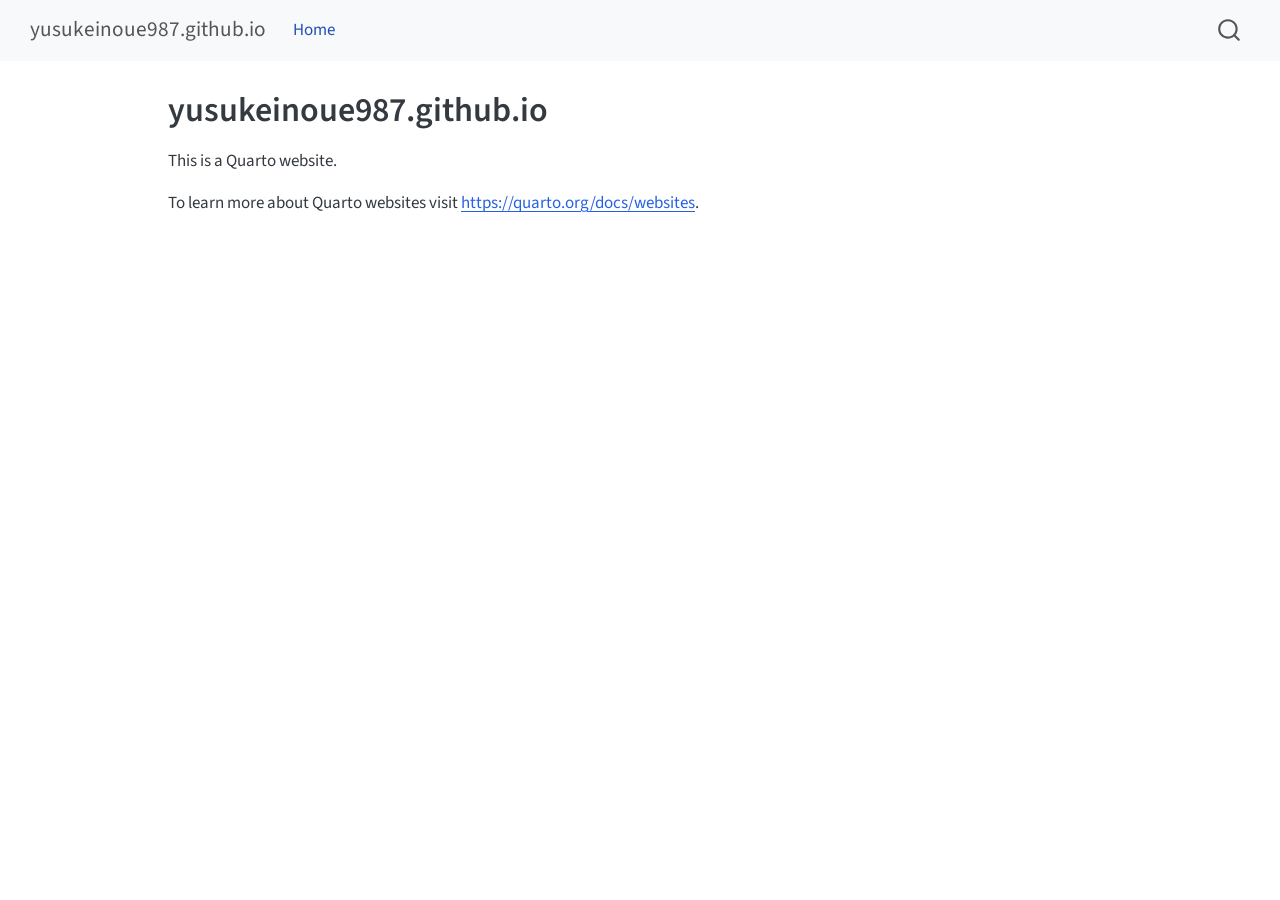
==== docs/index.html @ 9c37e3ba "ver0.0" ====
<!DOCTYPE html>
<html xmlns="http://www.w3.org/1999/xhtml" lang="en" xml:lang="en"><head>

<meta charset="utf-8">
<meta name="generator" content="quarto-1.9.37">

<meta name="viewport" content="width=device-width, initial-scale=1.0, user-scalable=yes">


<title>yusukeinoue987.github.io</title>
<style>
/* Default styles provided by pandoc.
** See https://pandoc.org/MANUAL.html#variables-for-html for config info.
*/
code{white-space: pre-wrap;}
span.smallcaps{font-variant: small-caps;}
div.columns{display: flex; gap: min(4vw, 1.5em);}
div.column{flex: auto; overflow-x: auto;}
div.hanging-indent{margin-left: 1.5em; text-indent: -1.5em;}
ul.task-list{list-style: none;}
ul.task-list li input[type="checkbox"] {
  width: 0.8em;
  margin: 0 0.8em 0.2em -1em; /* quarto-specific, see https://github.com/quarto-dev/quarto-cli/issues/4556 */ 
  vertical-align: middle;
}
</style>


<script src="site_libs/quarto-nav/quarto-nav.js"></script>
<script src="site_libs/quarto-nav/headroom.min.js"></script>
<script src="site_libs/clipboard/clipboard.min.js"></script>
<script src="site_libs/quarto-search/autocomplete.umd.js"></script>
<script src="site_libs/quarto-search/fuse.min.js"></script>
<script src="site_libs/quarto-search/quarto-search.js"></script>
<meta name="quarto:offset" content="./">
<script src="site_libs/quarto-html/quarto.js" type="module"></script>
<script src="site_libs/quarto-html/tabsets/tabsets.js" type="module"></script>
<script src="site_libs/quarto-html/popper.min.js"></script>
<script src="site_libs/quarto-html/tippy.umd.min.js"></script>
<script src="site_libs/quarto-html/anchor.min.js"></script>
<link href="site_libs/quarto-html/tippy.css" rel="stylesheet">
<link href="site_libs/quarto-html/quarto-syntax-highlighting-7f8f88aac4f3542376d5c11b86a4c14d.css" rel="stylesheet" id="quarto-text-highlighting-styles">
<script src="site_libs/bootstrap/bootstrap.min.js"></script>
<link href="site_libs/bootstrap/bootstrap-icons.css" rel="stylesheet">
<link href="site_libs/bootstrap/bootstrap-158031087360bce0ff56dc785ce39e06.min.css" rel="stylesheet" append-hash="true" id="quarto-bootstrap" data-mode="light">
<script id="quarto-search-options" type="application/json">{
  "location": "navbar",
  "copy-button": false,
  "collapse-after": 3,
  "panel-placement": "end",
  "type": "overlay",
  "limit": 50,
  "keyboard-shortcut": [
    "f",
    "/",
    "s"
  ],
  "show-item-context": false,
  "language": {
    "search-no-results-text": "No results",
    "search-matching-documents-text": "matching documents",
    "search-copy-link-title": "Copy link to search",
    "search-hide-matches-text": "Hide additional matches",
    "search-more-match-text": "more match in this document",
    "search-more-matches-text": "more matches in this document",
    "search-clear-button-title": "Clear",
    "search-text-placeholder": "",
    "search-detached-cancel-button-title": "Cancel",
    "search-submit-button-title": "Submit",
    "search-label": "Search"
  }
}</script>


</head>

<body class="nav-fixed quarto-light">

<div id="quarto-search-results"></div>
  <header id="quarto-header" class="headroom fixed-top">
    <nav class="navbar navbar-expand-lg " data-bs-theme="dark">
      <div class="navbar-container container-fluid">
      <div class="navbar-brand-container mx-auto">
    <a class="navbar-brand" href="./index.html">
    <span class="navbar-title">yusukeinoue987.github.io</span>
    </a>
  </div>
            <div id="quarto-search" class="" title="Search"></div>
          <button class="navbar-toggler" type="button" data-bs-toggle="collapse" data-bs-target="#navbarCollapse" aria-controls="navbarCollapse" role="menu" aria-expanded="false" aria-label="Toggle navigation" onclick="if (window.quartoToggleHeadroom) { window.quartoToggleHeadroom(); }">
  <span class="navbar-toggler-icon"></span>
</button>
          <div class="collapse navbar-collapse" id="navbarCollapse">
            <ul class="navbar-nav navbar-nav-scroll me-auto">
  <li class="nav-item">
    <a class="nav-link active" href="./index.html" aria-current="page"> 
<span class="menu-text">Home</span></a>
  </li>  
</ul>
          </div> <!-- /navcollapse -->
            <div class="quarto-navbar-tools">
</div>
      </div> <!-- /container-fluid -->
    </nav>
</header>
<!-- content -->
<div id="quarto-content" class="quarto-container page-columns page-rows-contents page-layout-article page-navbar">
<!-- sidebar -->
<!-- margin-sidebar -->
    <div id="quarto-margin-sidebar" class="sidebar margin-sidebar zindex-bottom">
        
    </div>
<!-- main -->
<main class="content" id="quarto-document-content">

<header id="title-block-header" class="quarto-title-block default">
<div class="quarto-title">
<h1 class="title">yusukeinoue987.github.io</h1>
</div>



<div class="quarto-title-meta">

    
  
    
  </div>
  


</header>


<p>This is a Quarto website.</p>
<p>To learn more about Quarto websites visit <a href="https://quarto.org/docs/websites" class="uri">https://quarto.org/docs/websites</a>.</p>



</main> <!-- /main -->
<script id="quarto-html-after-body" type="application/javascript">
  window.document.addEventListener("DOMContentLoaded", function (event) {
    const icon = "";
    const anchorJS = new window.AnchorJS();
    anchorJS.options = {
      placement: 'right',
      icon: icon
    };
    anchorJS.add('.anchored');
    const isCodeAnnotation = (el) => {
      for (const clz of el.classList) {
        if (clz.startsWith('code-annotation-')) {                     
          return true;
        }
      }
      return false;
    }
    const onCopySuccess = function(e) {
      // button target
      const button = e.trigger;
      // don't keep focus
      button.blur();
      // flash "checked"
      button.classList.add('code-copy-button-checked');
      var currentTitle = button.getAttribute("title");
      button.setAttribute("title", "Copied!");
      let tooltip;
      if (window.bootstrap) {
        button.setAttribute("data-bs-toggle", "tooltip");
        button.setAttribute("data-bs-placement", "left");
        button.setAttribute("data-bs-title", "Copied!");
        tooltip = new bootstrap.Tooltip(button, 
          { trigger: "manual", 
            customClass: "code-copy-button-tooltip",
            offset: [0, -8]});
        tooltip.show();    
      }
      setTimeout(function() {
        if (tooltip) {
          tooltip.hide();
          button.removeAttribute("data-bs-title");
          button.removeAttribute("data-bs-toggle");
          button.removeAttribute("data-bs-placement");
        }
        button.setAttribute("title", currentTitle);
        button.classList.remove('code-copy-button-checked');
      }, 1000);
      // clear code selection
      e.clearSelection();
    }
    const getTextToCopy = function(trigger) {
      const outerScaffold = trigger.parentElement.cloneNode(true);
      const codeEl = outerScaffold.querySelector('code');
      for (const childEl of codeEl.children) {
        if (isCodeAnnotation(childEl)) {
          childEl.remove();
        }
      }
      return codeEl.innerText;
    }
    const clipboard = new window.ClipboardJS('.code-copy-button:not([data-in-quarto-modal])', {
      text: getTextToCopy
    });
    clipboard.on('success', onCopySuccess);
    if (window.document.getElementById('quarto-embedded-source-code-modal')) {
      const clipboardModal = new window.ClipboardJS('.code-copy-button[data-in-quarto-modal]', {
        text: getTextToCopy,
        container: window.document.getElementById('quarto-embedded-source-code-modal')
      });
      clipboardModal.on('success', onCopySuccess);
    }
      var localhostRegex = new RegExp(/^(?:http|https):\/\/localhost\:?[0-9]*\//);
      var mailtoRegex = new RegExp(/^mailto:/);
        var filterRegex = new RegExp('/' + window.location.host + '/');
      var isInternal = (href) => {
          return filterRegex.test(href) || localhostRegex.test(href) || mailtoRegex.test(href);
      }
      // Inspect non-navigation links and adorn them if external
     var links = window.document.querySelectorAll('a[href]:not(.nav-link):not(.navbar-brand):not(.toc-action):not(.sidebar-link):not(.sidebar-item-toggle):not(.pagination-link):not(.no-external):not([aria-hidden]):not(.dropdown-item):not(.quarto-navigation-tool):not(.about-link)');
      for (var i=0; i<links.length; i++) {
        const link = links[i];
        if (!isInternal(link.href)) {
          // undo the damage that might have been done by quarto-nav.js in the case of
          // links that we want to consider external
          if (link.dataset.originalHref !== undefined) {
            link.href = link.dataset.originalHref;
          }
        }
      }
    function tippyHover(el, contentFn, onTriggerFn, onUntriggerFn) {
      const config = {
        allowHTML: true,
        maxWidth: 500,
        delay: 100,
        arrow: false,
        appendTo: function(el) {
            return el.parentElement;
        },
        interactive: true,
        interactiveBorder: 10,
        theme: 'quarto',
        placement: 'bottom-start',
      };
      if (contentFn) {
        config.content = contentFn;
      }
      if (onTriggerFn) {
        config.onTrigger = onTriggerFn;
      }
      if (onUntriggerFn) {
        config.onUntrigger = onUntriggerFn;
      }
      window.tippy(el, config); 
    }
    const noterefs = window.document.querySelectorAll('a[role="doc-noteref"]');
    for (var i=0; i<noterefs.length; i++) {
      const ref = noterefs[i];
      tippyHover(ref, function() {
        // use id or data attribute instead here
        let href = ref.getAttribute('data-footnote-href') || ref.getAttribute('href');
        try { href = new URL(href).hash; } catch {}
        const id = href.replace(/^#\/?/, "");
        const note = window.document.getElementById(id);
        if (note) {
          return note.innerHTML;
        } else {
          return "";
        }
      });
    }
    const xrefs = window.document.querySelectorAll('a.quarto-xref');
    const processXRef = (id, note) => {
      // Strip column container classes
      const stripColumnClz = (el) => {
        el.classList.remove("page-full", "page-columns");
        if (el.children) {
          for (const child of el.children) {
            stripColumnClz(child);
          }
        }
      }
      stripColumnClz(note)
      if (id === null || id.startsWith('sec-')) {
        // Special case sections, only their first couple elements
        const container = document.createElement("div");
        if (note.children && note.children.length > 2) {
          container.appendChild(note.children[0].cloneNode(true));
          for (let i = 1; i < note.children.length; i++) {
            const child = note.children[i];
            if (child.tagName === "P" && child.innerText === "") {
              continue;
            } else {
              container.appendChild(child.cloneNode(true));
              break;
            }
          }
          if (window.Quarto?.typesetMath) {
            window.Quarto.typesetMath(container);
          }
          return container.innerHTML
        } else {
          if (window.Quarto?.typesetMath) {
            window.Quarto.typesetMath(note);
          }
          return note.innerHTML;
        }
      } else {
        // Remove any anchor links if they are present
        const anchorLink = note.querySelector('a.anchorjs-link');
        if (anchorLink) {
          anchorLink.remove();
        }
        if (window.Quarto?.typesetMath) {
          window.Quarto.typesetMath(note);
        }
        if (note.classList.contains("callout")) {
          return note.outerHTML;
        } else {
          return note.innerHTML;
        }
      }
    }
    for (var i=0; i<xrefs.length; i++) {
      const xref = xrefs[i];
      tippyHover(xref, undefined, function(instance) {
        instance.disable();
        let url = xref.getAttribute('href');
        let hash = undefined; 
        if (url.startsWith('#')) {
          hash = url;
        } else {
          try { hash = new URL(url).hash; } catch {}
        }
        if (hash) {
          const id = hash.replace(/^#\/?/, "");
          const note = window.document.getElementById(id);
          if (note !== null) {
            try {
              const html = processXRef(id, note.cloneNode(true));
              instance.setContent(html);
            } finally {
              instance.enable();
              instance.show();
            }
          } else {
            // See if we can fetch this
            fetch(url.split('#')[0])
            .then(res => res.text())
            .then(html => {
              const parser = new DOMParser();
              const htmlDoc = parser.parseFromString(html, "text/html");
              const note = htmlDoc.getElementById(id);
              if (note !== null) {
                const html = processXRef(id, note);
                instance.setContent(html);
              } 
            }).finally(() => {
              instance.enable();
              instance.show();
            });
          }
        } else {
          // See if we can fetch a full url (with no hash to target)
          // This is a special case and we should probably do some content thinning / targeting
          fetch(url)
          .then(res => res.text())
          .then(html => {
            const parser = new DOMParser();
            const htmlDoc = parser.parseFromString(html, "text/html");
            const note = htmlDoc.querySelector('main.content');
            if (note !== null) {
              // This should only happen for chapter cross references
              // (since there is no id in the URL)
              // remove the first header
              if (note.children.length > 0 && note.children[0].tagName === "HEADER") {
                note.children[0].remove();
              }
              const html = processXRef(null, note);
              instance.setContent(html);
            } 
          }).finally(() => {
            instance.enable();
            instance.show();
          });
        }
      }, function(instance) {
      });
    }
        let selectedAnnoteEl;
        const selectorForAnnotation = ( cell, annotation) => {
          let cellAttr = 'data-code-cell="' + cell + '"';
          let lineAttr = 'data-code-annotation="' +  annotation + '"';
          const selector = 'span[' + cellAttr + '][' + lineAttr + ']';
          return selector;
        }
        const selectCodeLines = (annoteEl) => {
          const doc = window.document;
          const targetCell = annoteEl.getAttribute("data-target-cell");
          const targetAnnotation = annoteEl.getAttribute("data-target-annotation");
          const annoteSpan = window.document.querySelector(selectorForAnnotation(targetCell, targetAnnotation));
          const lines = annoteSpan.getAttribute("data-code-lines").split(",");
          const lineIds = lines.map((line) => {
            return targetCell + "-" + line;
          })
          let top = null;
          let height = null;
          let parent = null;
          if (lineIds.length > 0) {
              //compute the position of the single el (top and bottom and make a div)
              const el = window.document.getElementById(lineIds[0]);
              top = el.offsetTop;
              height = el.offsetHeight;
              parent = el.parentElement.parentElement;
            if (lineIds.length > 1) {
              const lastEl = window.document.getElementById(lineIds[lineIds.length - 1]);
              const bottom = lastEl.offsetTop + lastEl.offsetHeight;
              height = bottom - top;
            }
            if (top !== null && height !== null && parent !== null) {
              // cook up a div (if necessary) and position it 
              let div = window.document.getElementById("code-annotation-line-highlight");
              if (div === null) {
                div = window.document.createElement("div");
                div.setAttribute("id", "code-annotation-line-highlight");
                div.style.position = 'absolute';
                parent.appendChild(div);
              }
              div.style.top = top - 2 + "px";
              div.style.height = height + 4 + "px";
              div.style.left = 0;
              let gutterDiv = window.document.getElementById("code-annotation-line-highlight-gutter");
              if (gutterDiv === null) {
                gutterDiv = window.document.createElement("div");
                gutterDiv.setAttribute("id", "code-annotation-line-highlight-gutter");
                gutterDiv.style.position = 'absolute';
                const codeCell = window.document.getElementById(targetCell);
                const gutter = codeCell.querySelector('.code-annotation-gutter');
                gutter.appendChild(gutterDiv);
              }
              gutterDiv.style.top = top - 2 + "px";
              gutterDiv.style.height = height + 4 + "px";
            }
            selectedAnnoteEl = annoteEl;
          }
        };
        const unselectCodeLines = () => {
          const elementsIds = ["code-annotation-line-highlight", "code-annotation-line-highlight-gutter"];
          elementsIds.forEach((elId) => {
            const div = window.document.getElementById(elId);
            if (div) {
              div.remove();
            }
          });
          selectedAnnoteEl = undefined;
        };
          // Handle positioning of the toggle
      window.addEventListener(
        "resize",
        throttle(() => {
          elRect = undefined;
          if (selectedAnnoteEl) {
            selectCodeLines(selectedAnnoteEl);
          }
        }, 10)
      );
      function throttle(fn, ms) {
      let throttle = false;
      let timer;
        return (...args) => {
          if(!throttle) { // first call gets through
              fn.apply(this, args);
              throttle = true;
          } else { // all the others get throttled
              if(timer) clearTimeout(timer); // cancel #2
              timer = setTimeout(() => {
                fn.apply(this, args);
                timer = throttle = false;
              }, ms);
          }
        };
      }
        // Attach click handler to the DT
        const annoteDls = window.document.querySelectorAll('dt[data-target-cell]');
        for (const annoteDlNode of annoteDls) {
          annoteDlNode.addEventListener('click', (event) => {
            const clickedEl = event.target;
            if (clickedEl !== selectedAnnoteEl) {
              unselectCodeLines();
              const activeEl = window.document.querySelector('dt[data-target-cell].code-annotation-active');
              if (activeEl) {
                activeEl.classList.remove('code-annotation-active');
              }
              selectCodeLines(clickedEl);
              clickedEl.classList.add('code-annotation-active');
            } else {
              // Unselect the line
              unselectCodeLines();
              clickedEl.classList.remove('code-annotation-active');
            }
          });
        }
    const findCites = (el) => {
      const parentEl = el.parentElement;
      if (parentEl) {
        const cites = parentEl.dataset.cites;
        if (cites) {
          return {
            el,
            cites: cites.split(' ')
          };
        } else {
          return findCites(el.parentElement)
        }
      } else {
        return undefined;
      }
    };
    var bibliorefs = window.document.querySelectorAll('a[role="doc-biblioref"]');
    for (var i=0; i<bibliorefs.length; i++) {
      const ref = bibliorefs[i];
      const citeInfo = findCites(ref);
      if (citeInfo) {
        tippyHover(citeInfo.el, function() {
          var popup = window.document.createElement('div');
          citeInfo.cites.forEach(function(cite) {
            var citeDiv = window.document.createElement('div');
            citeDiv.classList.add('hanging-indent');
            citeDiv.classList.add('csl-entry');
            var biblioDiv = window.document.getElementById('ref-' + cite);
            if (biblioDiv) {
              citeDiv.innerHTML = biblioDiv.innerHTML;
            }
            popup.appendChild(citeDiv);
          });
          return popup.innerHTML;
        });
      }
    }
  });
  </script>
</div> <!-- /content -->




</body></html>
---- docs/site_libs/quarto-html/tippy.css ----
.tippy-box[data-animation=fade][data-state=hidden]{opacity:0}[data-tippy-root]{max-width:calc(100vw - 10px)}.tippy-box{position:relative;background-color:#333;color:#fff;border-radius:4px;font-size:14px;line-height:1.4;white-space:normal;outline:0;transition-property:transform,visibility,opacity}.tippy-box[data-placement^=top]>.tippy-arrow{bottom:0}.tippy-box[data-placement^=top]>.tippy-arrow:before{bottom:-7px;left:0;border-width:8px 8px 0;border-top-color:initial;transform-origin:center top}.tippy-box[data-placement^=bottom]>.tippy-arrow{top:0}.tippy-box[data-placement^=bottom]>.tippy-arrow:before{top:-7px;left:0;border-width:0 8px 8px;border-bottom-color:initial;transform-origin:center bottom}.tippy-box[data-placement^=left]>.tippy-arrow{right:0}.tippy-box[data-placement^=left]>.tippy-arrow:before{border-width:8px 0 8px 8px;border-left-color:initial;right:-7px;transform-origin:center left}.tippy-box[data-placement^=right]>.tippy-arrow{left:0}.tippy-box[data-placement^=right]>.tippy-arrow:before{left:-7px;border-width:8px 8px 8px 0;border-right-color:initial;transform-origin:center right}.tippy-box[data-inertia][data-state=visible]{transition-timing-function:cubic-bezier(.54,1.5,.38,1.11)}.tippy-arrow{width:16px;height:16px;color:#333}.tippy-arrow:before{content:"";position:absolute;border-color:transparent;border-style:solid}.tippy-content{position:relative;padding:5px 9px;z-index:1}
---- docs/site_libs/quarto-html/quarto-syntax-highlighting-7f8f88aac4f3542376d5c11b86a4c14d.css ----
/* quarto syntax highlight colors */
:root {
  --quarto-hl-ot-color: #003B4F;
  --quarto-hl-at-color: #657422;
  --quarto-hl-ss-color: #20794D;
  --quarto-hl-an-color: #5E5E5E;
  --quarto-hl-fu-color: #4758AB;
  --quarto-hl-st-color: #20794D;
  --quarto-hl-cf-color: #003B4F;
  --quarto-hl-op-color: #5E5E5E;
  --quarto-hl-er-color: #AD0000;
  --quarto-hl-bn-color: #AD0000;
  --quarto-hl-al-color: #AD0000;
  --quarto-hl-va-color: #111111;
  --quarto-hl-bu-color: inherit;
  --quarto-hl-ex-color: inherit;
  --quarto-hl-pp-color: #AD0000;
  --quarto-hl-in-color: #5E5E5E;
  --quarto-hl-vs-color: #20794D;
  --quarto-hl-wa-color: #5E5E5E;
  --quarto-hl-do-color: #5E5E5E;
  --quarto-hl-im-color: #00769E;
  --quarto-hl-ch-color: #20794D;
  --quarto-hl-dt-color: #AD0000;
  --quarto-hl-fl-color: #AD0000;
  --quarto-hl-co-color: #5E5E5E;
  --quarto-hl-cv-color: #5E5E5E;
  --quarto-hl-cn-color: #8f5902;
  --quarto-hl-sc-color: #5E5E5E;
  --quarto-hl-dv-color: #AD0000;
  --quarto-hl-kw-color: #003B4F;
}

/* other quarto variables */
:root {
  --quarto-font-monospace: SFMono-Regular, Menlo, Monaco, Consolas, "Liberation Mono", "Courier New", monospace;
}

/* syntax highlight based on Pandoc's rules */
pre > code.sourceCode > span {
  color: #003B4F;
}

code.sourceCode > span {
  color: #003B4F;
}

div.sourceCode,
div.sourceCode pre.sourceCode {
  color: #003B4F;
}

/* Normal */
code span {
  color: #003B4F;
}

/* Alert */
code span.al {
  color: #AD0000;
  font-style: inherit;
}

/* Annotation */
code span.an {
  color: #5E5E5E;
  font-style: inherit;
}

/* Attribute */
code span.at {
  color: #657422;
  font-style: inherit;
}

/* BaseN */
code span.bn {
  color: #AD0000;
  font-style: inherit;
}

/* BuiltIn */
code span.bu {
  font-style: inherit;
}

/* ControlFlow */
code span.cf {
  color: #003B4F;
  font-weight: bold;
  font-style: inherit;
}

/* Char */
code span.ch {
  color: #20794D;
  font-style: inherit;
}

/* Constant */
code span.cn {
  color: #8f5902;
  font-style: inherit;
}

/* Comment */
code span.co {
  color: #5E5E5E;
  font-style: inherit;
}

/* CommentVar */
code span.cv {
  color: #5E5E5E;
  font-style: italic;
}

/* Documentation */
code span.do {
  color: #5E5E5E;
  font-style: italic;
}

/* DataType */
code span.dt {
  color: #AD0000;
  font-style: inherit;
}

/* DecVal */
code span.dv {
  color: #AD0000;
  font-style: inherit;
}

/* Error */
code span.er {
  color: #AD0000;
  font-style: inherit;
}

/* Extension */
code span.ex {
  font-style: inherit;
}

/* Float */
code span.fl {
  color: #AD0000;
  font-style: inherit;
}

/* Function */
code span.fu {
  color: #4758AB;
  font-style: inherit;
}

/* Import */
code span.im {
  color: #00769E;
  font-style: inherit;
}

/* Information */
code span.in {
  color: #5E5E5E;
  font-style: inherit;
}

/* Keyword */
code span.kw {
  color: #003B4F;
  font-weight: bold;
  font-style: inherit;
}

/* Operator */
code span.op {
  color: #5E5E5E;
  font-style: inherit;
}

/* Other */
code span.ot {
  color: #003B4F;
  font-style: inherit;
}

/* Preprocessor */
code span.pp {
  color: #AD0000;
  font-style: inherit;
}

/* SpecialChar */
code span.sc {
  color: #5E5E5E;
  font-style: inherit;
}

/* SpecialString */
code span.ss {
  color: #20794D;
  font-style: inherit;
}

/* String */
code span.st {
  color: #20794D;
  font-style: inherit;
}

/* Variable */
code span.va {
  color: #111111;
  font-style: inherit;
}

/* VerbatimString */
code span.vs {
  color: #20794D;
  font-style: inherit;
}

/* Warning */
code span.wa {
  color: #5E5E5E;
  font-style: italic;
}

.prevent-inlining {
  content: "</";
}

/*# sourceMappingURL=789ad8cd35626ba772517505b42a116e.css.map */
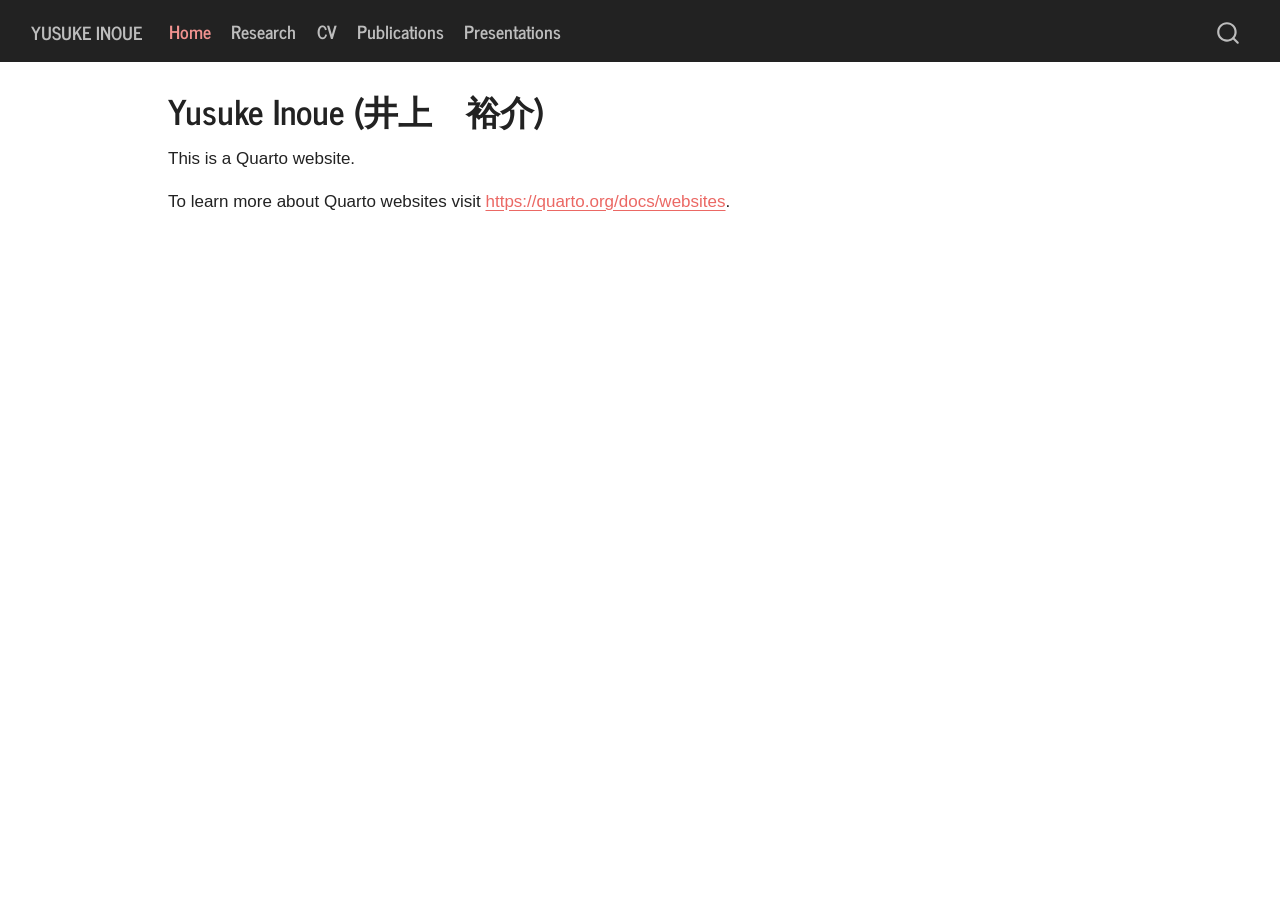
==== commit 37cfe503: "ver0.2" ====
--- a/docs/index.html
+++ b/docs/index.html
@@ -1,5 +1,5 @@
 <!DOCTYPE html>
-<html xmlns="http://www.w3.org/1999/xhtml" lang="en" xml:lang="en"><head>
+<html xmlns="http://www.w3.org/1999/xhtml" lang="ja" xml:lang="ja"><head>
 
 <meta charset="utf-8">
 <meta name="generator" content="quarto-1.9.37">
@@ -7,7 +7,7 @@
 <meta name="viewport" content="width=device-width, initial-scale=1.0, user-scalable=yes">
 
 
-<title>yusukeinoue987.github.io</title>
+<title>Yusuke Inoue (井上　裕介) – Yusuke Inoue</title>
 <style>
 /* Default styles provided by pandoc.
 ** See https://pandoc.org/MANUAL.html#variables-for-html for config info.
@@ -42,7 +42,7 @@
 <link href="site_libs/quarto-html/quarto-syntax-highlighting-7f8f88aac4f3542376d5c11b86a4c14d.css" rel="stylesheet" id="quarto-text-highlighting-styles">
 <script src="site_libs/bootstrap/bootstrap.min.js"></script>
 <link href="site_libs/bootstrap/bootstrap-icons.css" rel="stylesheet">
-<link href="site_libs/bootstrap/bootstrap-158031087360bce0ff56dc785ce39e06.min.css" rel="stylesheet" append-hash="true" id="quarto-bootstrap" data-mode="light">
+<link href="site_libs/bootstrap/bootstrap-e33d08fc6831e8155f3b610a371344bc.min.css" rel="stylesheet" append-hash="true" id="quarto-bootstrap" data-mode="light">
 <script id="quarto-search-options" type="application/json">{
   "location": "navbar",
   "copy-button": false,
@@ -57,19 +57,20 @@
   ],
   "show-item-context": false,
   "language": {
-    "search-no-results-text": "No results",
-    "search-matching-documents-text": "matching documents",
-    "search-copy-link-title": "Copy link to search",
-    "search-hide-matches-text": "Hide additional matches",
-    "search-more-match-text": "more match in this document",
-    "search-more-matches-text": "more matches in this document",
-    "search-clear-button-title": "Clear",
+    "search-no-results-text": "一致なし",
+    "search-matching-documents-text": "一致した文書",
+    "search-copy-link-title": "検索へのリンクをコピー",
+    "search-hide-matches-text": "追加の検索結果を非表示",
+    "search-more-match-text": "追加の検索結果",
+    "search-more-matches-text": "追加の検索結果",
+    "search-clear-button-title": "消去",
     "search-text-placeholder": "",
-    "search-detached-cancel-button-title": "Cancel",
-    "search-submit-button-title": "Submit",
-    "search-label": "Search"
+    "search-detached-cancel-button-title": "取消",
+    "search-submit-button-title": "検索",
+    "search-label": "サーチ"
   }
 }</script>
+<meta name="robots" content="noindex,nofollow">
 
 
 </head>
@@ -82,11 +83,11 @@
       <div class="navbar-container container-fluid">
       <div class="navbar-brand-container mx-auto">
     <a class="navbar-brand" href="./index.html">
-    <span class="navbar-title">yusukeinoue987.github.io</span>
+    <span class="navbar-title">Yusuke Inoue</span>
     </a>
   </div>
-            <div id="quarto-search" class="" title="Search"></div>
-          <button class="navbar-toggler" type="button" data-bs-toggle="collapse" data-bs-target="#navbarCollapse" aria-controls="navbarCollapse" role="menu" aria-expanded="false" aria-label="Toggle navigation" onclick="if (window.quartoToggleHeadroom) { window.quartoToggleHeadroom(); }">
+            <div id="quarto-search" class="" title="サーチ"></div>
+          <button class="navbar-toggler" type="button" data-bs-toggle="collapse" data-bs-target="#navbarCollapse" aria-controls="navbarCollapse" role="menu" aria-expanded="false" aria-label="ナビゲーションを切り替える" onclick="if (window.quartoToggleHeadroom) { window.quartoToggleHeadroom(); }">
   <span class="navbar-toggler-icon"></span>
 </button>
           <div class="collapse navbar-collapse" id="navbarCollapse">
@@ -94,6 +95,22 @@
   <li class="nav-item">
     <a class="nav-link active" href="./index.html" aria-current="page"> 
 <span class="menu-text">Home</span></a>
+  </li>  
+  <li class="nav-item">
+    <a class="nav-link" href="./research.html"> 
+<span class="menu-text">Research</span></a>
+  </li>  
+  <li class="nav-item">
+    <a class="nav-link" href="./curriculum_vitae.html"> 
+<span class="menu-text">CV</span></a>
+  </li>  
+  <li class="nav-item">
+    <a class="nav-link" href="./publications.html"> 
+<span class="menu-text">Publications</span></a>
+  </li>  
+  <li class="nav-item">
+    <a class="nav-link" href="./presentations.html"> 
+<span class="menu-text">Presentations</span></a>
   </li>  
 </ul>
           </div> <!-- /navcollapse -->
@@ -114,7 +131,7 @@
 
 <header id="title-block-header" class="quarto-title-block default">
 <div class="quarto-title">
-<h1 class="title">yusukeinoue987.github.io</h1>
+<h1 class="title">Yusuke Inoue (井上　裕介)</h1>
 </div>
 
 
@@ -162,12 +179,12 @@
       // flash "checked"
       button.classList.add('code-copy-button-checked');
       var currentTitle = button.getAttribute("title");
-      button.setAttribute("title", "Copied!");
+      button.setAttribute("title", "コピーしました");
       let tooltip;
       if (window.bootstrap) {
         button.setAttribute("data-bs-toggle", "tooltip");
         button.setAttribute("data-bs-placement", "left");
-        button.setAttribute("data-bs-title", "Copied!");
+        button.setAttribute("data-bs-title", "コピーしました");
         tooltip = new bootstrap.Tooltip(button, 
           { trigger: "manual", 
             customClass: "code-copy-button-tooltip",
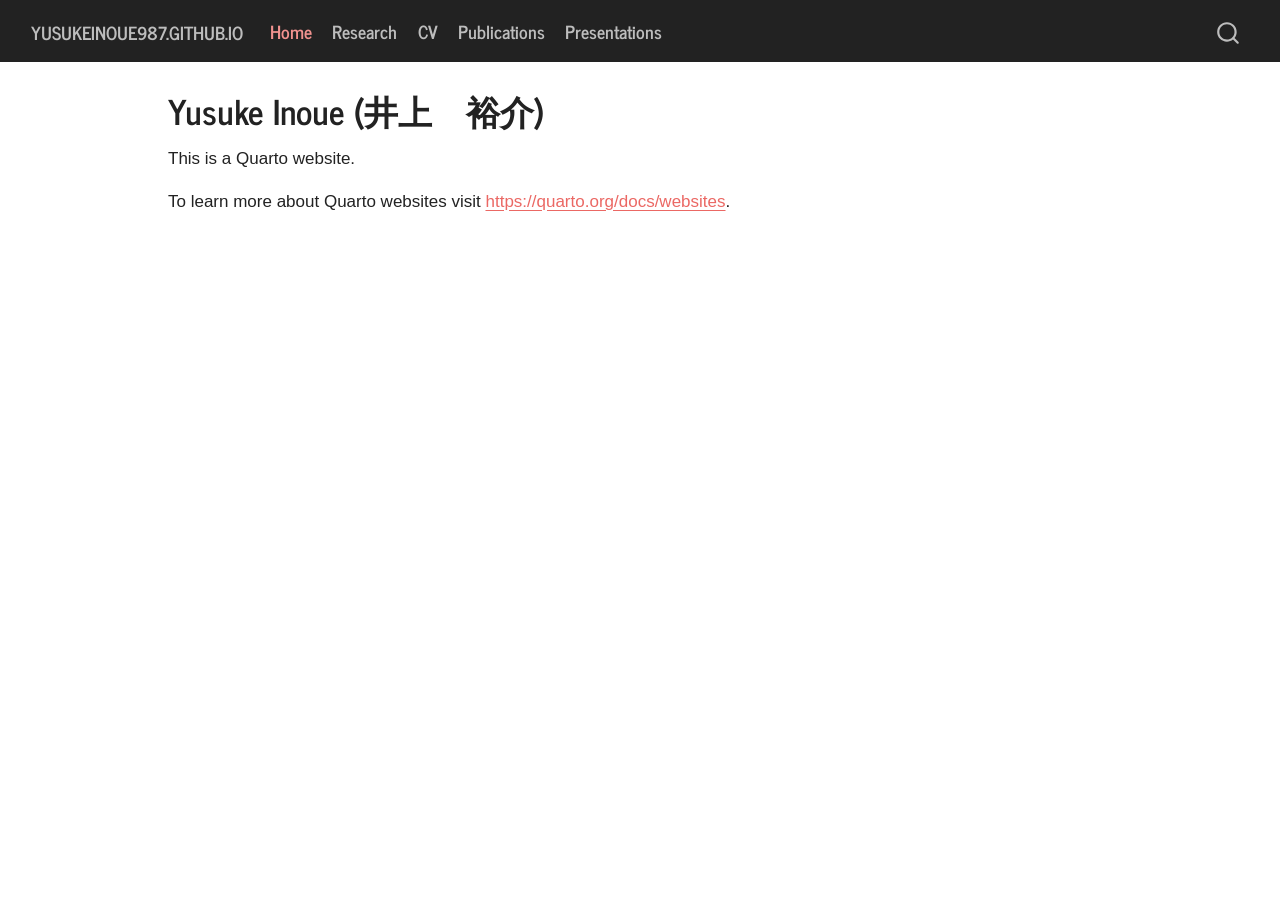
==== commit b2910823: "ver0.3" ====
--- a/docs/index.html
+++ b/docs/index.html
@@ -7,7 +7,7 @@
 <meta name="viewport" content="width=device-width, initial-scale=1.0, user-scalable=yes">
 
 
-<title>Yusuke Inoue (井上　裕介) – Yusuke Inoue</title>
+<title>Yusuke Inoue (井上　裕介) – yusukeinoue987.github.io</title>
 <style>
 /* Default styles provided by pandoc.
 ** See https://pandoc.org/MANUAL.html#variables-for-html for config info.
@@ -83,7 +83,7 @@
       <div class="navbar-container container-fluid">
       <div class="navbar-brand-container mx-auto">
     <a class="navbar-brand" href="./index.html">
-    <span class="navbar-title">Yusuke Inoue</span>
+    <span class="navbar-title">yusukeinoue987.github.io</span>
     </a>
   </div>
             <div id="quarto-search" class="" title="サーチ"></div>
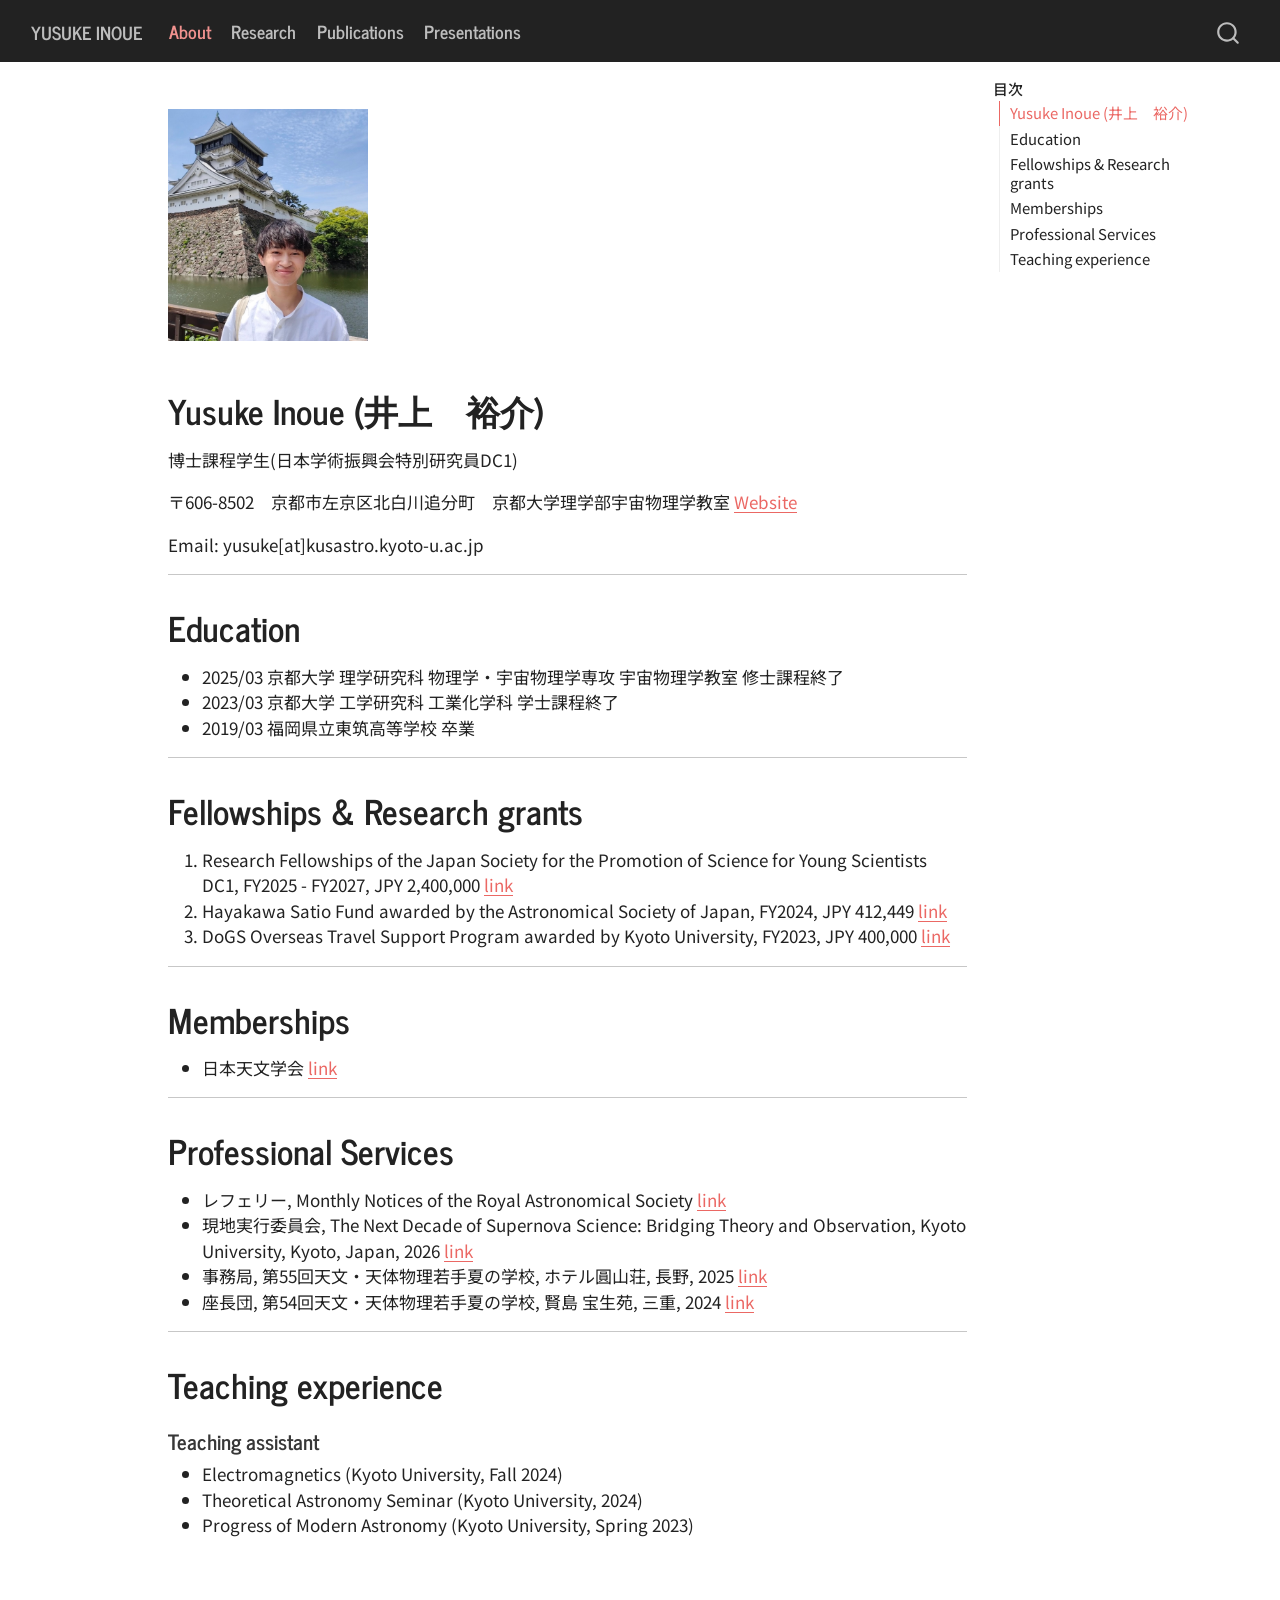
==== commit e2ccb2c7: "ver1.0" ====
--- a/docs/index.html
+++ b/docs/index.html
@@ -7,7 +7,7 @@
 <meta name="viewport" content="width=device-width, initial-scale=1.0, user-scalable=yes">
 
 
-<title>Yusuke Inoue (井上　裕介) – yusukeinoue987.github.io</title>
+<title>Yusuke Inoue</title>
 <style>
 /* Default styles provided by pandoc.
 ** See https://pandoc.org/MANUAL.html#variables-for-html for config info.
@@ -70,7 +70,9 @@
     "search-label": "サーチ"
   }
 }</script>
-<meta name="robots" content="noindex,nofollow">
+<link rel="preconnect" href="https://fonts.googleapis.com">
+<link rel="preconnect" href="https://fonts.gstatic.com" crossorigin="">
+<link href="https://fonts.googleapis.com/css2?family=Noto+Sans+JP:wght@400;700&amp;display=swap" rel="stylesheet">
 
 
 </head>
@@ -83,7 +85,7 @@
       <div class="navbar-container container-fluid">
       <div class="navbar-brand-container mx-auto">
     <a class="navbar-brand" href="./index.html">
-    <span class="navbar-title">yusukeinoue987.github.io</span>
+    <span class="navbar-title">Yusuke Inoue</span>
     </a>
   </div>
             <div id="quarto-search" class="" title="サーチ"></div>
@@ -94,15 +96,11 @@
             <ul class="navbar-nav navbar-nav-scroll me-auto">
   <li class="nav-item">
     <a class="nav-link active" href="./index.html" aria-current="page"> 
-<span class="menu-text">Home</span></a>
+<span class="menu-text">About</span></a>
   </li>  
   <li class="nav-item">
     <a class="nav-link" href="./research.html"> 
 <span class="menu-text">Research</span></a>
-  </li>  
-  <li class="nav-item">
-    <a class="nav-link" href="./curriculum_vitae.html"> 
-<span class="menu-text">CV</span></a>
   </li>  
   <li class="nav-item">
     <a class="nav-link" href="./publications.html"> 
@@ -123,35 +121,86 @@
 <div id="quarto-content" class="quarto-container page-columns page-rows-contents page-layout-article page-navbar">
 <!-- sidebar -->
 <!-- margin-sidebar -->
-    <div id="quarto-margin-sidebar" class="sidebar margin-sidebar zindex-bottom">
-        
+    <div id="quarto-margin-sidebar" class="sidebar margin-sidebar">
+        <nav id="TOC" role="doc-toc" class="toc-active">
+    <h2 id="toc-title">目次</h2>
+   
+  <ul>
+  <li><a href="#yusuke-inoue-井上-裕介" id="toc-yusuke-inoue-井上-裕介" class="nav-link active" data-scroll-target="#yusuke-inoue-井上-裕介">Yusuke Inoue (井上　裕介)</a></li>
+  <li><a href="#education" id="toc-education" class="nav-link" data-scroll-target="#education">Education</a></li>
+  <li><a href="#fellowships-research-grants" id="toc-fellowships-research-grants" class="nav-link" data-scroll-target="#fellowships-research-grants">Fellowships &amp; Research grants</a></li>
+  <li><a href="#memberships" id="toc-memberships" class="nav-link" data-scroll-target="#memberships">Memberships</a></li>
+  <li><a href="#professional-services" id="toc-professional-services" class="nav-link" data-scroll-target="#professional-services">Professional Services</a></li>
+  <li><a href="#teaching-experience" id="toc-teaching-experience" class="nav-link" data-scroll-target="#teaching-experience">Teaching experience</a></li>
+  </ul>
+</nav>
     </div>
 <!-- main -->
-<main class="content" id="quarto-document-content">
-
-<header id="title-block-header" class="quarto-title-block default">
-<div class="quarto-title">
-<h1 class="title">Yusuke Inoue (井上　裕介)</h1>
+<main class="content" id="quarto-document-content"><header id="title-block-header" class="quarto-title-block"></header>
+
+
+
+
+<div class="quarto-figure quarto-figure-left">
+<figure class="figure">
+<p><img src="figs/me2.jpg" class="img-fluid quarto-figure quarto-figure-left figure-img" width="200"></p>
+</figure>
 </div>
-
-
-
-<div class="quarto-title-meta">
-
-    
-  
-    
-  </div>
-  
-
-
-</header>
-
-
-<p>This is a Quarto website.</p>
-<p>To learn more about Quarto websites visit <a href="https://quarto.org/docs/websites" class="uri">https://quarto.org/docs/websites</a>.</p>
-
-
+<section id="yusuke-inoue-井上-裕介" class="level1">
+<h1>Yusuke Inoue (井上　裕介)</h1>
+<p>博士課程学生(日本学術振興会特別研究員DC1)</p>
+<p>〒606-8502　京都市左京区北白川追分町　京都大学理学部宇宙物理学教室 <a href="https://www2.kusastro.kyoto-u.ac.jp/ja/">Website</a></p>
+<p>Email: yusuke[at]kusastro.kyoto-u.ac.jp</p>
+<hr>
+</section>
+<section id="education" class="level1">
+<h1>Education</h1>
+<ul>
+<li>2025/03 京都大学 理学研究科 物理学・宇宙物理学専攻 宇宙物理学教室 修士課程終了</li>
+<li>2023/03 京都大学 工学研究科 工業化学科 学士課程終了</li>
+<li>2019/03 福岡県立東筑高等学校 卒業</li>
+</ul>
+<hr>
+</section>
+<section id="fellowships-research-grants" class="level1">
+<h1>Fellowships &amp; Research grants</h1>
+<ol type="1">
+<li>Research Fellowships of the Japan Society for the Promotion of Science for Young Scientists DC1, FY2025 - FY2027, JPY 2,400,000 <a href="https://kaken.nii.ac.jp/ja/grant/KAKENHI-PROJECT-25KJ1472/">link</a></li>
+<li>Hayakawa Satio Fund awarded by the Astronomical Society of Japan, FY2024, JPY 412,449 <a href="(https://www.asj.or.jp/jp/activities/expenses/hayakawa_fund/recipients/2024/)">link</a></li>
+<li>DoGS Overseas Travel Support Program awarded by Kyoto University, FY2023, JPY 400,000 <a href="https://www.kugd.k.kyoto-u.ac.jp/office/dogs2023_02_houkoku">link</a></li>
+</ol>
+<hr>
+</section>
+<section id="memberships" class="level1">
+<h1>Memberships</h1>
+<ul>
+<li>日本天文学会 <a href="https://www.asj.or.jp/jp/">link</a></li>
+</ul>
+<hr>
+</section>
+<section id="professional-services" class="level1">
+<h1>Professional Services</h1>
+<ul>
+<li>レフェリー, Monthly Notices of the Royal Astronomical Society <a href="https://academic.oup.com/mnras">link</a></li>
+<li>現地実行委員会, The Next Decade of Supernova Science: Bridging Theory and Observation, Kyoto University, Kyoto, Japan, 2026 <a href="https://sites.google.com/view/nextdecadeofsnscience/registration?authuser=0">link</a></li>
+<li>事務局, 第55回天文・天体物理若手夏の学校, ホテル圓山荘, 長野, 2025 <a href="https://astro-wakate.sakura.ne.jp/ss2025/staff/">link</a></li>
+<li>座長団, 第54回天文・天体物理若手夏の学校, 賢島 宝生苑, 三重, 2024 <a href="https://astro-wakate.sakura.ne.jp/ss2024/session/">link</a></li>
+</ul>
+<hr>
+</section>
+<section id="teaching-experience" class="level1">
+<h1>Teaching experience</h1>
+<section id="teaching-assistant" class="level4">
+<h4 class="anchored" data-anchor-id="teaching-assistant">Teaching assistant</h4>
+<ul>
+<li>Electromagnetics (Kyoto University, Fall 2024)</li>
+<li>Theoretical Astronomy Seminar (Kyoto University, 2024)</li>
+<li>Progress of Modern Astronomy (Kyoto University, Spring 2023)</li>
+</ul>
+
+
+</section>
+</section>
 
 </main> <!-- /main -->
 <script id="quarto-html-after-body" type="application/javascript">
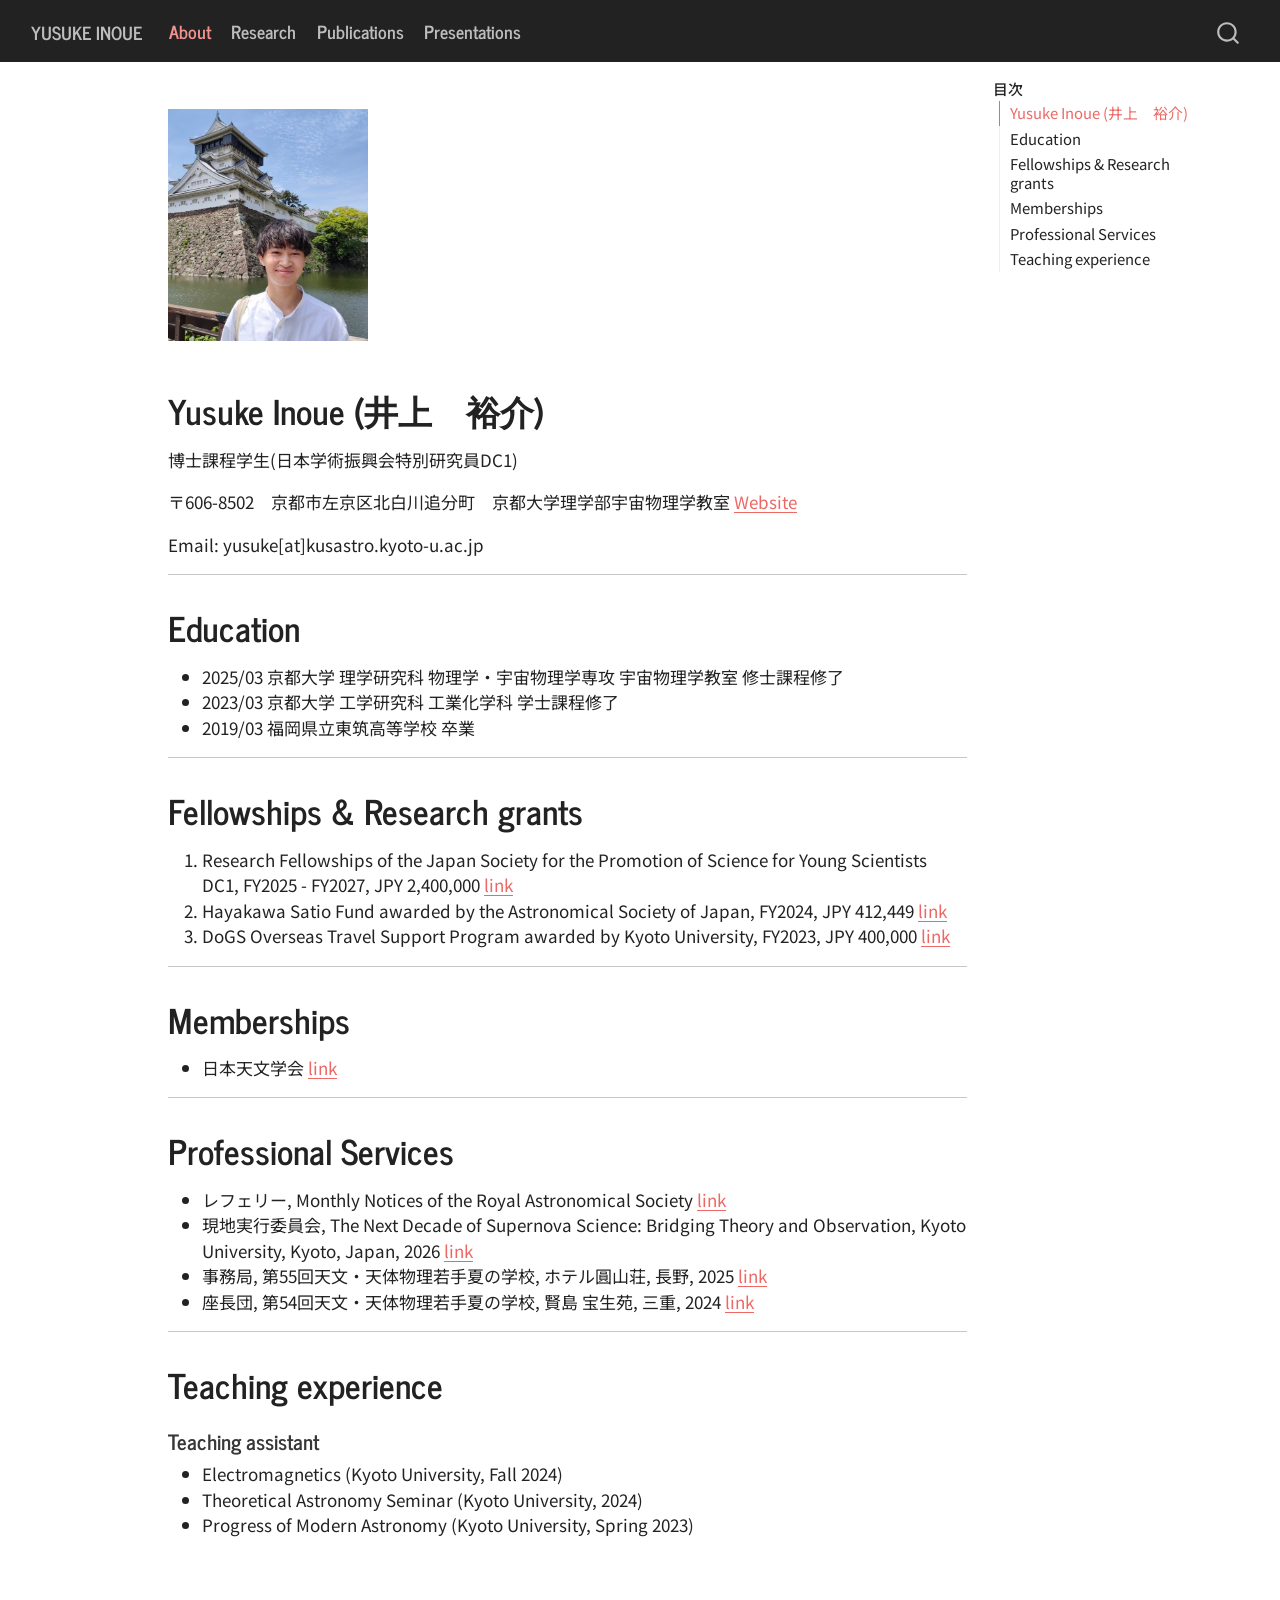
==== commit 88e7bb33: "ver1.0" ====
--- a/docs/index.html
+++ b/docs/index.html
@@ -156,8 +156,8 @@
 <section id="education" class="level1">
 <h1>Education</h1>
 <ul>
-<li>2025/03 京都大学 理学研究科 物理学・宇宙物理学専攻 宇宙物理学教室 修士課程終了</li>
-<li>2023/03 京都大学 工学研究科 工業化学科 学士課程終了</li>
+<li>2025/03 京都大学 理学研究科 物理学・宇宙物理学専攻 宇宙物理学教室 修士課程修了</li>
+<li>2023/03 京都大学 工学研究科 工業化学科 学士課程修了</li>
 <li>2019/03 福岡県立東筑高等学校 卒業</li>
 </ul>
 <hr>
